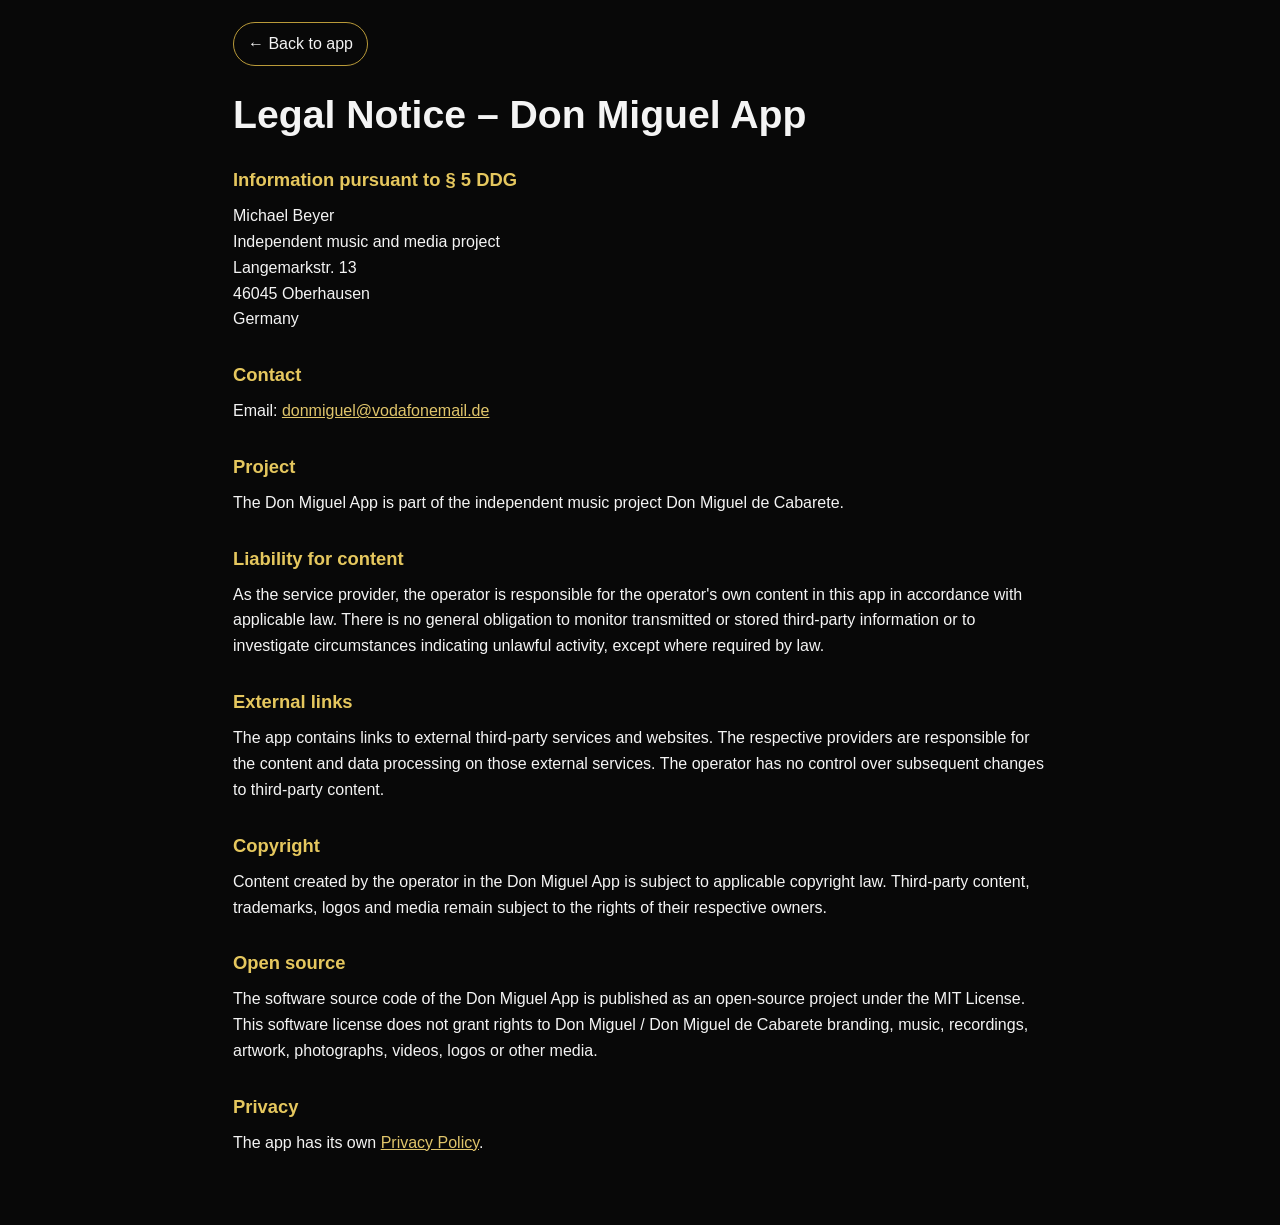
==== DonMiguelApp/wwwroot/imprint.html @ 6f2db283 "Add files via upload" ====
<!doctype html>
<html lang="en">
<head>
<meta charset="utf-8">
<meta name="viewport" content="width=device-width,initial-scale=1,viewport-fit=cover">
<meta name="theme-color" content="#080808">
<title>Legal Notice – Don Miguel App</title>
<style>
:root{color-scheme:dark}*{box-sizing:border-box}body{margin:0;background:#080808;color:#f4f4f4;font-family:-apple-system,BlinkMacSystemFont,"Segoe UI",Arial,sans-serif;line-height:1.62}
main{max-width:850px;margin:auto;padding:calc(22px + env(safe-area-inset-top)) 18px 55px}
a{color:#e0c56b}.back{display:inline-block;color:#f4f4f4;text-decoration:none;border:1px solid #b99a39;border-radius:999px;padding:8px 14px;margin-bottom:18px}
h1{font-size:clamp(1.7rem,6vw,2.45rem);line-height:1.15;margin:8px 0}h2{font-size:1.15rem;margin:28px 0 8px;color:#e5c75e}p{margin:0 0 14px}
</style>
</head>
<body><main>
<a class="back" href="/">← Back to app</a>
<h1>Legal Notice – Don Miguel App</h1>

<h2>Information pursuant to § 5 DDG</h2>
<p>
Michael Beyer<br>
Independent music and media project<br>
Langemarkstr. 13<br>
46045 Oberhausen<br>
Germany
</p>

<h2>Contact</h2>
<p>Email: <a href="mailto:donmiguel@vodafonemail.de">donmiguel@vodafonemail.de</a></p>

<h2>Project</h2>
<p>The Don Miguel App is part of the independent music project Don Miguel de Cabarete.</p>

<h2>Liability for content</h2>
<p>As the service provider, the operator is responsible for the operator's own content in this app in accordance with applicable law. There is no general obligation to monitor transmitted or stored third-party information or to investigate circumstances indicating unlawful activity, except where required by law.</p>

<h2>External links</h2>
<p>The app contains links to external third-party services and websites. The respective providers are responsible for the content and data processing on those external services. The operator has no control over subsequent changes to third-party content.</p>

<h2>Copyright</h2>
<p>Content created by the operator in the Don Miguel App is subject to applicable copyright law. Third-party content, trademarks, logos and media remain subject to the rights of their respective owners.</p>

<h2>Open source</h2>
<p>The software source code of the Don Miguel App is published as an open-source project under the MIT License. This software license does not grant rights to Don Miguel / Don Miguel de Cabarete branding, music, recordings, artwork, photographs, videos, logos or other media.</p>
<h2>Privacy</h2>
<p>The app has its own <a href="/privacy.html">Privacy Policy</a>.</p>
</main></body></html>
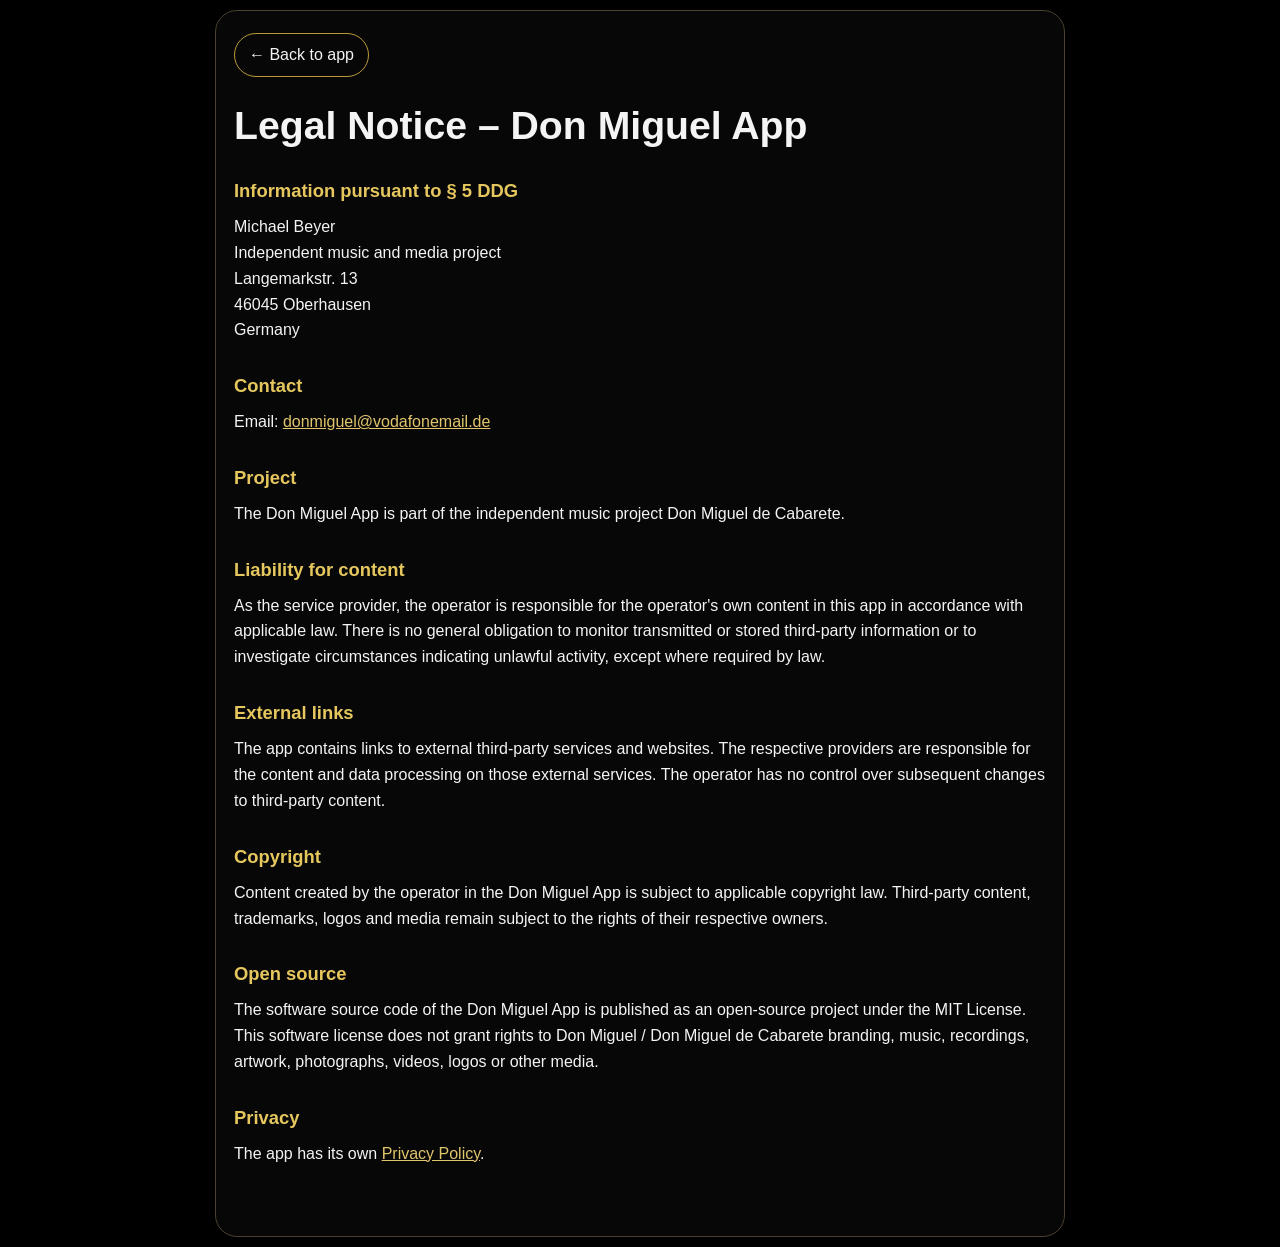
==== commit 698048ce: "Add files via upload" ====
--- a/DonMiguelApp/wwwroot/imprint.html
+++ b/DonMiguelApp/wwwroot/imprint.html
@@ -6,14 +6,14 @@
 <meta name="theme-color" content="#080808">
 <title>Legal Notice – Don Miguel App</title>
 <style>
-:root{color-scheme:dark}*{box-sizing:border-box}body{margin:0;background:#080808;color:#f4f4f4;font-family:-apple-system,BlinkMacSystemFont,"Segoe UI",Arial,sans-serif;line-height:1.62}
-main{max-width:850px;margin:auto;padding:calc(22px + env(safe-area-inset-top)) 18px 55px}
+:root{color-scheme:dark}*{box-sizing:border-box}body{margin:0;background:#000;color:#f4f4f4;font-family:-apple-system,BlinkMacSystemFont,"Segoe UI",Arial,sans-serif;line-height:1.62;padding:max(10px,env(safe-area-inset-top)) 9px max(10px,env(safe-area-inset-bottom))}
+main{max-width:850px;margin:auto;background:#070707;border:1px solid #4b4130;border-radius:22px;padding:22px 18px 55px;min-height:calc(100dvh - 20px)}
 a{color:#e0c56b}.back{display:inline-block;color:#f4f4f4;text-decoration:none;border:1px solid #b99a39;border-radius:999px;padding:8px 14px;margin-bottom:18px}
 h1{font-size:clamp(1.7rem,6vw,2.45rem);line-height:1.15;margin:8px 0}h2{font-size:1.15rem;margin:28px 0 8px;color:#e5c75e}p{margin:0 0 14px}
 </style>
 </head>
 <body><main>
-<a class="back" href="/">← Back to app</a>
+<a class="back" href="/" id="backToApp">← Back to app</a>
 <h1>Legal Notice – Don Miguel App</h1>
 
 <h2>Information pursuant to § 5 DDG</h2>
@@ -44,4 +44,15 @@
 <p>The software source code of the Don Miguel App is published as an open-source project under the MIT License. This software license does not grant rights to Don Miguel / Don Miguel de Cabarete branding, music, recordings, artwork, photographs, videos, logos or other media.</p>
 <h2>Privacy</h2>
 <p>The app has its own <a href="/privacy.html">Privacy Policy</a>.</p>
-</main></body></html>+</main>
+<script>
+document.getElementById("backToApp").addEventListener("click", function (event) {
+  event.preventDefault();
+  if (window.history.length > 1) {
+    window.history.back();
+  } else {
+    window.location.replace("/");
+  }
+});
+</script>
+</body></html>
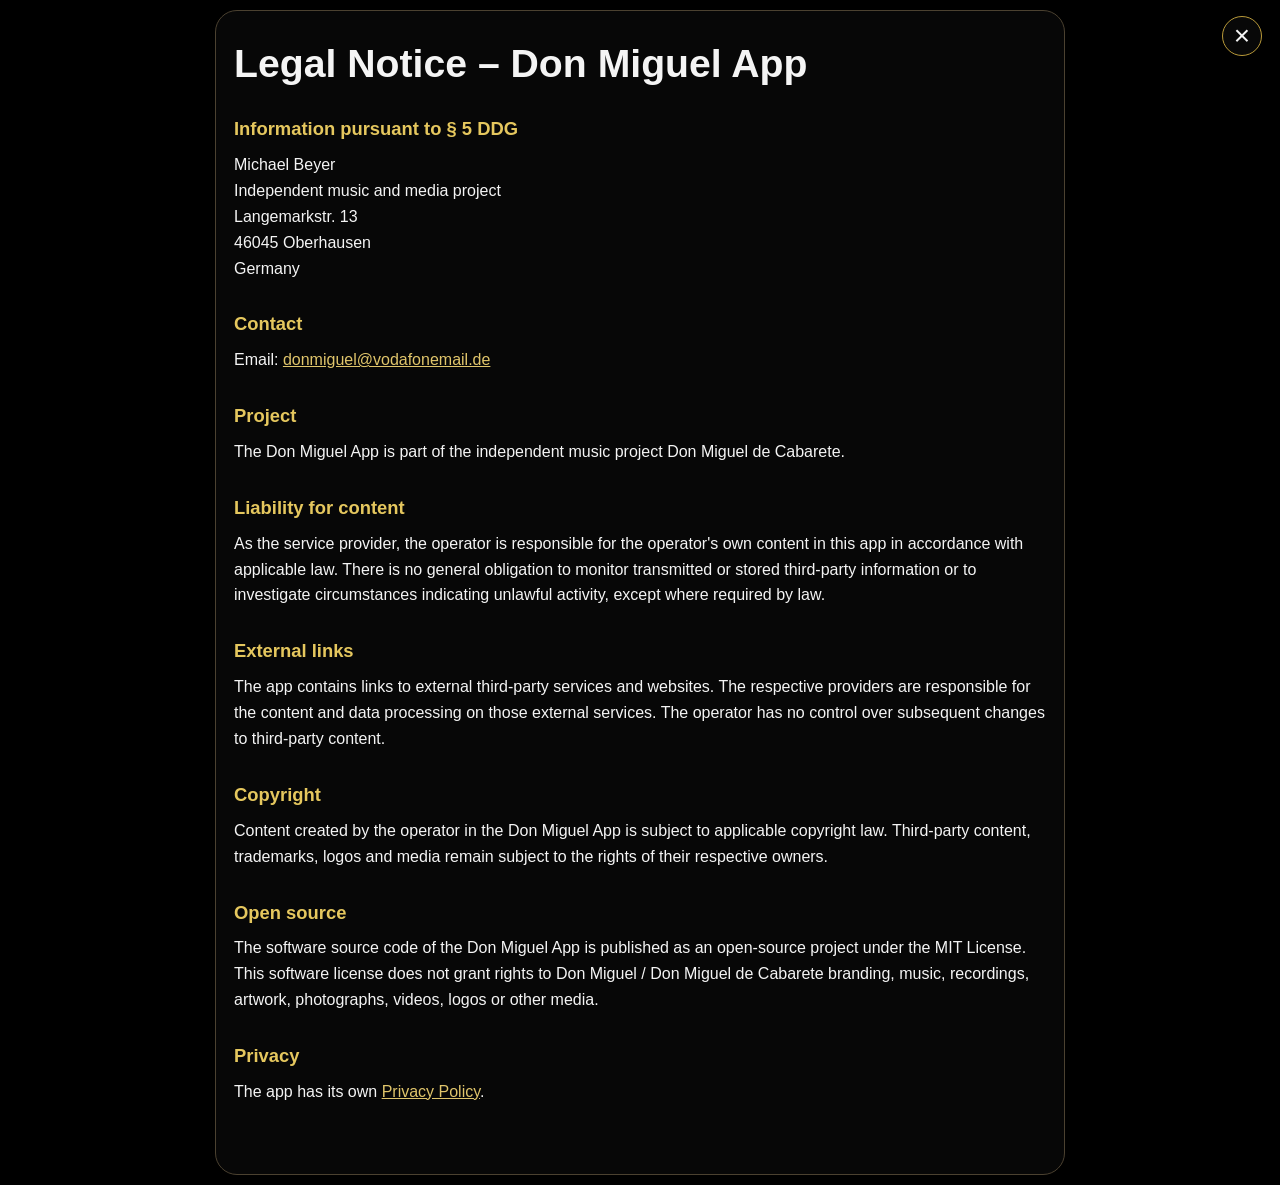
==== commit 681f12e0: "Add files via upload" ====
--- a/DonMiguelApp/wwwroot/imprint.html
+++ b/DonMiguelApp/wwwroot/imprint.html
@@ -9,11 +9,11 @@
 :root{color-scheme:dark}*{box-sizing:border-box}body{margin:0;background:#000;color:#f4f4f4;font-family:-apple-system,BlinkMacSystemFont,"Segoe UI",Arial,sans-serif;line-height:1.62;padding:max(10px,env(safe-area-inset-top)) 9px max(10px,env(safe-area-inset-bottom))}
 main{max-width:850px;margin:auto;background:#070707;border:1px solid #4b4130;border-radius:22px;padding:22px 18px 55px;min-height:calc(100dvh - 20px)}
 a{color:#e0c56b}.back{display:inline-block;color:#f4f4f4;text-decoration:none;border:1px solid #b99a39;border-radius:999px;padding:8px 14px;margin-bottom:18px}
-h1{font-size:clamp(1.7rem,6vw,2.45rem);line-height:1.15;margin:8px 0}h2{font-size:1.15rem;margin:28px 0 8px;color:#e5c75e}p{margin:0 0 14px}
+.legal-close{position:fixed;top:max(16px,env(safe-area-inset-top));right:18px;z-index:10;width:40px;height:40px;display:flex;align-items:center;justify-content:center;border:1px solid #b99a39;border-radius:50%;background:#080808;color:#f4f4f4;text-decoration:none;font-size:28px;line-height:1;font-weight:300;box-shadow:none;outline:none}.legal-close:focus,.legal-close:focus-visible{border-color:#d8b84c;outline:none;box-shadow:0 0 0 1px rgba(216,184,76,.25)}h1{font-size:clamp(1.7rem,6vw,2.45rem);line-height:1.15;margin:8px 0}h2{font-size:1.15rem;margin:28px 0 8px;color:#e5c75e}p{margin:0 0 14px}
 </style>
 </head>
 <body><main>
-<a class="back" href="/" id="backToApp">← Back to app</a>
+<a class="legal-close" href="/" id="backToApp" aria-label="Close">×</a>
 <h1>Legal Notice – Don Miguel App</h1>
 
 <h2>Information pursuant to § 5 DDG</h2>
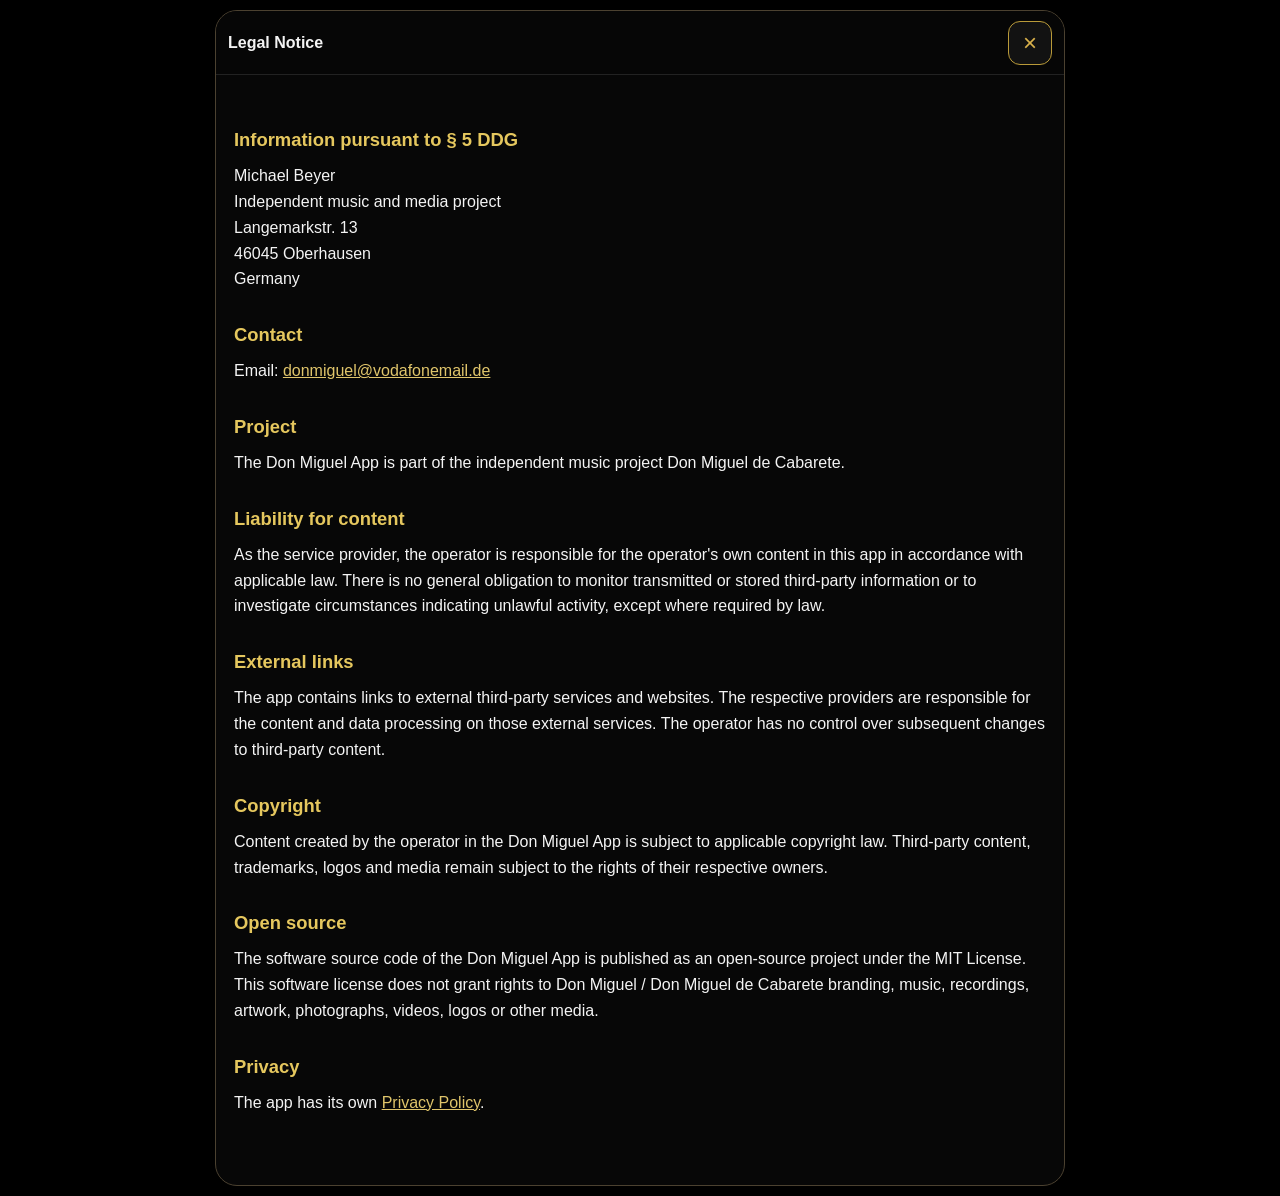
==== commit 4817af47: "Add files via upload" ====
--- a/DonMiguelApp/wwwroot/imprint.html
+++ b/DonMiguelApp/wwwroot/imprint.html
@@ -7,15 +7,13 @@
 <title>Legal Notice – Don Miguel App</title>
 <style>
 :root{color-scheme:dark}*{box-sizing:border-box}body{margin:0;background:#000;color:#f4f4f4;font-family:-apple-system,BlinkMacSystemFont,"Segoe UI",Arial,sans-serif;line-height:1.62;padding:max(10px,env(safe-area-inset-top)) 9px max(10px,env(safe-area-inset-bottom))}
-main{max-width:850px;margin:auto;background:#070707;border:1px solid #4b4130;border-radius:22px;padding:22px 18px 55px;min-height:calc(100dvh - 20px)}
-a{color:#e0c56b}.back{display:inline-block;color:#f4f4f4;text-decoration:none;border:1px solid #b99a39;border-radius:999px;padding:8px 14px;margin-bottom:18px}
-.legal-close{position:fixed;top:max(16px,env(safe-area-inset-top));right:18px;z-index:10;width:40px;height:40px;display:flex;align-items:center;justify-content:center;border:1px solid #b99a39;border-radius:50%;background:#080808;color:#f4f4f4;text-decoration:none;font-size:28px;line-height:1;font-weight:300;box-shadow:none;outline:none}.legal-close:focus,.legal-close:focus-visible{border-color:#d8b84c;outline:none;box-shadow:0 0 0 1px rgba(216,184,76,.25)}h1{font-size:clamp(1.7rem,6vw,2.45rem);line-height:1.15;margin:8px 0}h2{font-size:1.15rem;margin:28px 0 8px;color:#e5c75e}p{margin:0 0 14px}
+main{max-width:850px;margin:auto;background:#070707;border:1px solid #4b4130;border-radius:22px;padding:0;min-height:calc(100dvh - 20px);overflow:hidden}
+a{color:#e0c56b}.legal-header{height:64px;display:flex;align-items:center;justify-content:space-between;padding-left:max(12px,env(safe-area-inset-left));padding-right:max(12px,env(safe-area-inset-right));border-bottom:1px solid #222;background:rgba(7,7,7,.97);position:sticky;top:0;z-index:10}.legal-header h1{font-size:1rem;line-height:1.2;margin:0;font-weight:700;color:#f4f4f4}.legal-close{min-width:44px;width:44px;min-height:44px;height:44px;display:inline-grid;place-items:center;padding:0;border:1px solid #b99a39;border-radius:12px;background:#121212;color:#d9b14b;text-decoration:none;font-size:1.5rem;line-height:1;font-weight:400;box-shadow:none;outline:none;-webkit-tap-highlight-color:transparent}.legal-close:hover,.legal-close:focus,.legal-close:focus-visible,.legal-close:active{border-color:#d8b84c;color:#d9b14b;outline:none;box-shadow:none}.legal-content{padding:22px 18px 55px}h2{font-size:1.15rem;margin:28px 0 8px;color:#e5c75e}p{margin:0 0 14px}
 </style>
 </head>
 <body><main>
-<a class="legal-close" href="/" id="backToApp" aria-label="Close">×</a>
-<h1>Legal Notice – Don Miguel App</h1>
-
+<header class="legal-header"><h1>Legal Notice</h1><a class="legal-close" href="/" id="backToApp" aria-label="Close">×</a></header>
+<div class="legal-content">
 <h2>Information pursuant to § 5 DDG</h2>
 <p>
 Michael Beyer<br>
@@ -44,6 +42,7 @@
 <p>The software source code of the Don Miguel App is published as an open-source project under the MIT License. This software license does not grant rights to Don Miguel / Don Miguel de Cabarete branding, music, recordings, artwork, photographs, videos, logos or other media.</p>
 <h2>Privacy</h2>
 <p>The app has its own <a href="/privacy.html">Privacy Policy</a>.</p>
+</div>
 </main>
 <script>
 document.getElementById("backToApp").addEventListener("click", function (event) {
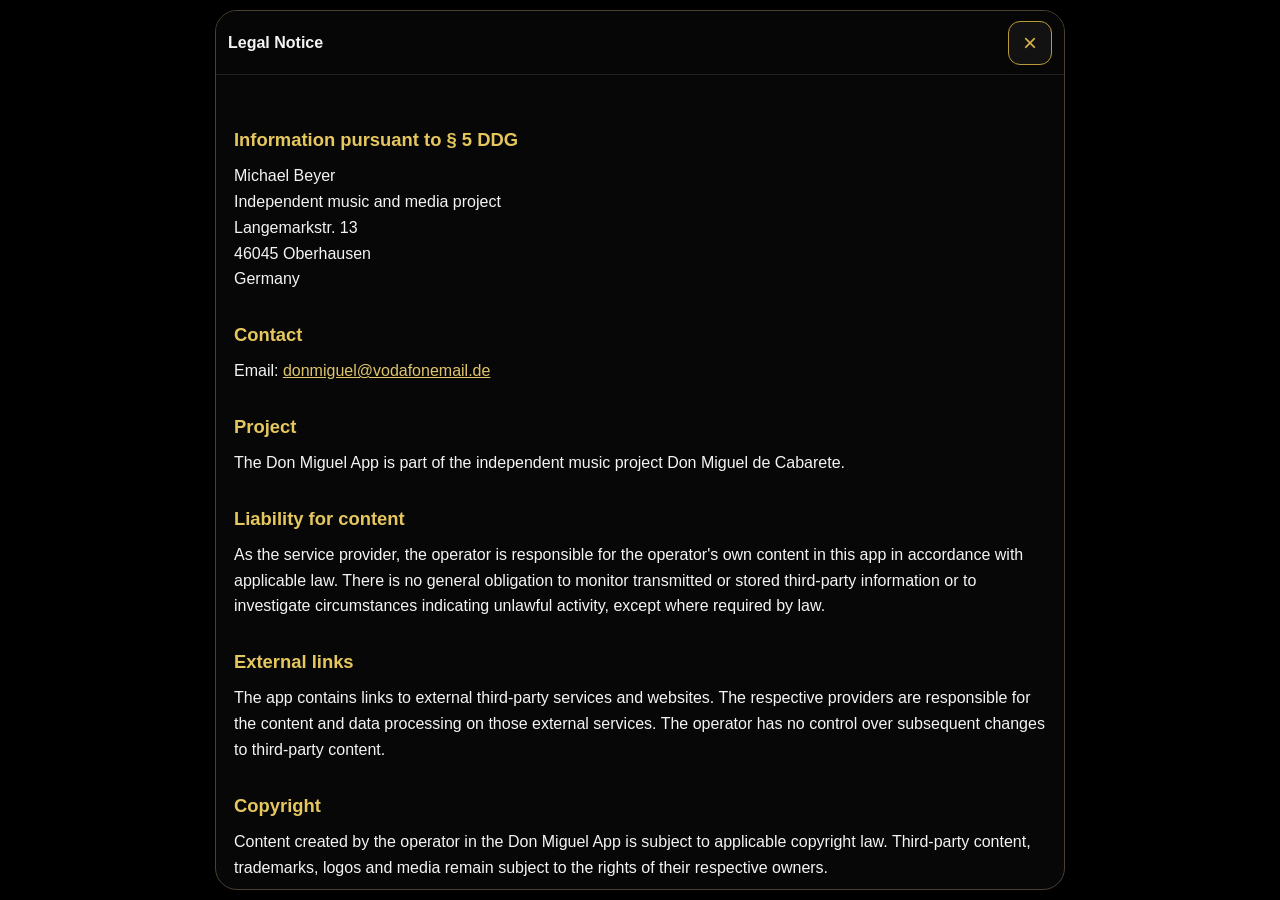
==== commit c5fb775c: "Add files via upload" ====
--- a/DonMiguelApp/wwwroot/imprint.html
+++ b/DonMiguelApp/wwwroot/imprint.html
@@ -6,9 +6,9 @@
 <meta name="theme-color" content="#080808">
 <title>Legal Notice – Don Miguel App</title>
 <style>
-:root{color-scheme:dark}*{box-sizing:border-box}body{margin:0;background:#000;color:#f4f4f4;font-family:-apple-system,BlinkMacSystemFont,"Segoe UI",Arial,sans-serif;line-height:1.62;padding:max(10px,env(safe-area-inset-top)) 9px max(10px,env(safe-area-inset-bottom))}
-main{max-width:850px;margin:auto;background:#070707;border:1px solid #4b4130;border-radius:22px;padding:0;min-height:calc(100dvh - 20px);overflow:hidden}
-a{color:#e0c56b}.legal-header{height:64px;display:flex;align-items:center;justify-content:space-between;padding-left:max(12px,env(safe-area-inset-left));padding-right:max(12px,env(safe-area-inset-right));border-bottom:1px solid #222;background:rgba(7,7,7,.97);position:sticky;top:0;z-index:10}.legal-header h1{font-size:1rem;line-height:1.2;margin:0;font-weight:700;color:#f4f4f4}.legal-close{min-width:44px;width:44px;min-height:44px;height:44px;display:inline-grid;place-items:center;padding:0;border:1px solid #b99a39;border-radius:12px;background:#121212;color:#d9b14b;text-decoration:none;font-size:1.5rem;line-height:1;font-weight:400;box-shadow:none;outline:none;-webkit-tap-highlight-color:transparent}.legal-close:hover,.legal-close:focus,.legal-close:focus-visible,.legal-close:active{border-color:#d8b84c;color:#d9b14b;outline:none;box-shadow:none}.legal-content{padding:22px 18px 55px}h2{font-size:1.15rem;margin:28px 0 8px;color:#e5c75e}p{margin:0 0 14px}
+:root{color-scheme:dark}*{box-sizing:border-box}body{margin:0;height:100dvh;overflow:hidden;background:#000;color:#f4f4f4;font-family:-apple-system,BlinkMacSystemFont,"Segoe UI",Arial,sans-serif;line-height:1.62;padding:max(10px,env(safe-area-inset-top)) 9px max(10px,env(safe-area-inset-bottom))}
+main{max-width:850px;height:100%;margin:auto;background:#070707;border:1px solid #4b4130;border-radius:22px;padding:0;overflow:hidden;display:flex;flex-direction:column}
+a{color:#e0c56b}.legal-header{height:64px;display:flex;align-items:center;justify-content:space-between;padding-left:max(12px,env(safe-area-inset-left));padding-right:max(12px,env(safe-area-inset-right));border-bottom:1px solid #222;background:rgba(7,7,7,.97);flex:0 0 64px;z-index:10}.legal-header h1{font-size:1rem;line-height:1.2;margin:0;font-weight:700;color:#f4f4f4}.legal-close{min-width:44px;width:44px;min-height:44px;height:44px;display:inline-grid;place-items:center;padding:0;border:1px solid #b99a39;border-radius:12px;background:#121212;color:#d9b14b;text-decoration:none;font-size:1.5rem;line-height:1;font-weight:400;box-shadow:none;outline:none;-webkit-tap-highlight-color:transparent}.legal-close:hover,.legal-close:focus,.legal-close:focus-visible,.legal-close:active{border-color:#d8b84c;color:#d9b14b;outline:none;box-shadow:none}.legal-content{padding:22px 18px 55px;flex:1 1 auto;min-height:0;overflow-y:auto;-webkit-overflow-scrolling:touch}h2{font-size:1.15rem;margin:28px 0 8px;color:#e5c75e}p{margin:0 0 14px}
 </style>
 </head>
 <body><main>
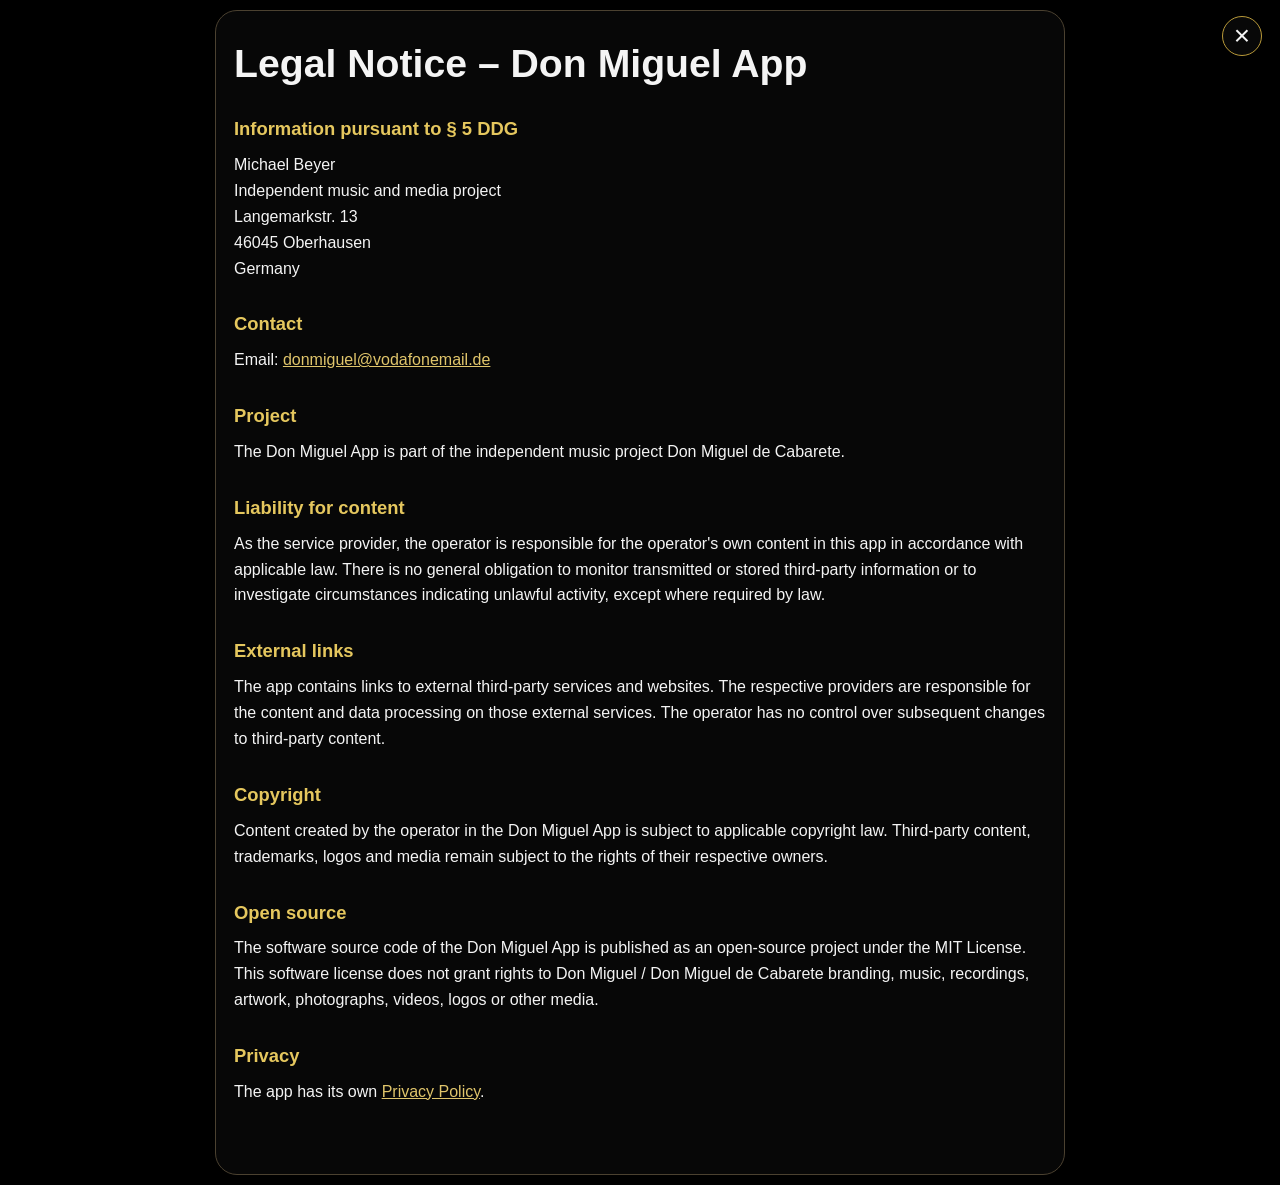
==== commit 6cd9708f: "Add files via upload" ====
--- a/DonMiguelApp/wwwroot/imprint.html
+++ b/DonMiguelApp/wwwroot/imprint.html
@@ -6,14 +6,16 @@
 <meta name="theme-color" content="#080808">
 <title>Legal Notice – Don Miguel App</title>
 <style>
-:root{color-scheme:dark}*{box-sizing:border-box}body{margin:0;height:100dvh;overflow:hidden;background:#000;color:#f4f4f4;font-family:-apple-system,BlinkMacSystemFont,"Segoe UI",Arial,sans-serif;line-height:1.62;padding:max(10px,env(safe-area-inset-top)) 9px max(10px,env(safe-area-inset-bottom))}
-main{max-width:850px;height:100%;margin:auto;background:#070707;border:1px solid #4b4130;border-radius:22px;padding:0;overflow:hidden;display:flex;flex-direction:column}
-a{color:#e0c56b}.legal-header{height:64px;display:flex;align-items:center;justify-content:space-between;padding-left:max(12px,env(safe-area-inset-left));padding-right:max(12px,env(safe-area-inset-right));border-bottom:1px solid #222;background:rgba(7,7,7,.97);flex:0 0 64px;z-index:10}.legal-header h1{font-size:1rem;line-height:1.2;margin:0;font-weight:700;color:#f4f4f4}.legal-close{min-width:44px;width:44px;min-height:44px;height:44px;display:inline-grid;place-items:center;padding:0;border:1px solid #b99a39;border-radius:12px;background:#121212;color:#d9b14b;text-decoration:none;font-size:1.5rem;line-height:1;font-weight:400;box-shadow:none;outline:none;-webkit-tap-highlight-color:transparent}.legal-close:hover,.legal-close:focus,.legal-close:focus-visible,.legal-close:active{border-color:#d8b84c;color:#d9b14b;outline:none;box-shadow:none}.legal-content{padding:22px 18px 55px;flex:1 1 auto;min-height:0;overflow-y:auto;-webkit-overflow-scrolling:touch}h2{font-size:1.15rem;margin:28px 0 8px;color:#e5c75e}p{margin:0 0 14px}
+:root{color-scheme:dark}*{box-sizing:border-box}body{margin:0;background:#000;color:#f4f4f4;font-family:-apple-system,BlinkMacSystemFont,"Segoe UI",Arial,sans-serif;line-height:1.62;padding:max(10px,env(safe-area-inset-top)) 9px max(10px,env(safe-area-inset-bottom))}
+main{max-width:850px;margin:auto;background:#070707;border:1px solid #4b4130;border-radius:22px;padding:22px 18px 55px;min-height:calc(100dvh - 20px)}
+a{color:#e0c56b}.back{display:inline-block;color:#f4f4f4;text-decoration:none;border:1px solid #b99a39;border-radius:999px;padding:8px 14px;margin-bottom:18px}
+.legal-close{position:fixed;top:max(16px,env(safe-area-inset-top));right:18px;z-index:10;width:40px;height:40px;display:flex;align-items:center;justify-content:center;border:1px solid #b99a39;border-radius:50%;background:#080808;color:#f4f4f4;text-decoration:none;font-size:28px;line-height:1;font-weight:300;box-shadow:none;outline:none}.legal-close:focus,.legal-close:focus-visible{border-color:#d8b84c;outline:none;box-shadow:0 0 0 1px rgba(216,184,76,.25)}h1{font-size:clamp(1.7rem,6vw,2.45rem);line-height:1.15;margin:8px 0}h2{font-size:1.15rem;margin:28px 0 8px;color:#e5c75e}p{margin:0 0 14px}
 </style>
 </head>
 <body><main>
-<header class="legal-header"><h1>Legal Notice</h1><a class="legal-close" href="/" id="backToApp" aria-label="Close">×</a></header>
-<div class="legal-content">
+<a class="legal-close" href="/" id="backToApp" aria-label="Close">×</a>
+<h1>Legal Notice – Don Miguel App</h1>
+
 <h2>Information pursuant to § 5 DDG</h2>
 <p>
 Michael Beyer<br>
@@ -42,7 +44,6 @@
 <p>The software source code of the Don Miguel App is published as an open-source project under the MIT License. This software license does not grant rights to Don Miguel / Don Miguel de Cabarete branding, music, recordings, artwork, photographs, videos, logos or other media.</p>
 <h2>Privacy</h2>
 <p>The app has its own <a href="/privacy.html">Privacy Policy</a>.</p>
-</div>
 </main>
 <script>
 document.getElementById("backToApp").addEventListener("click", function (event) {
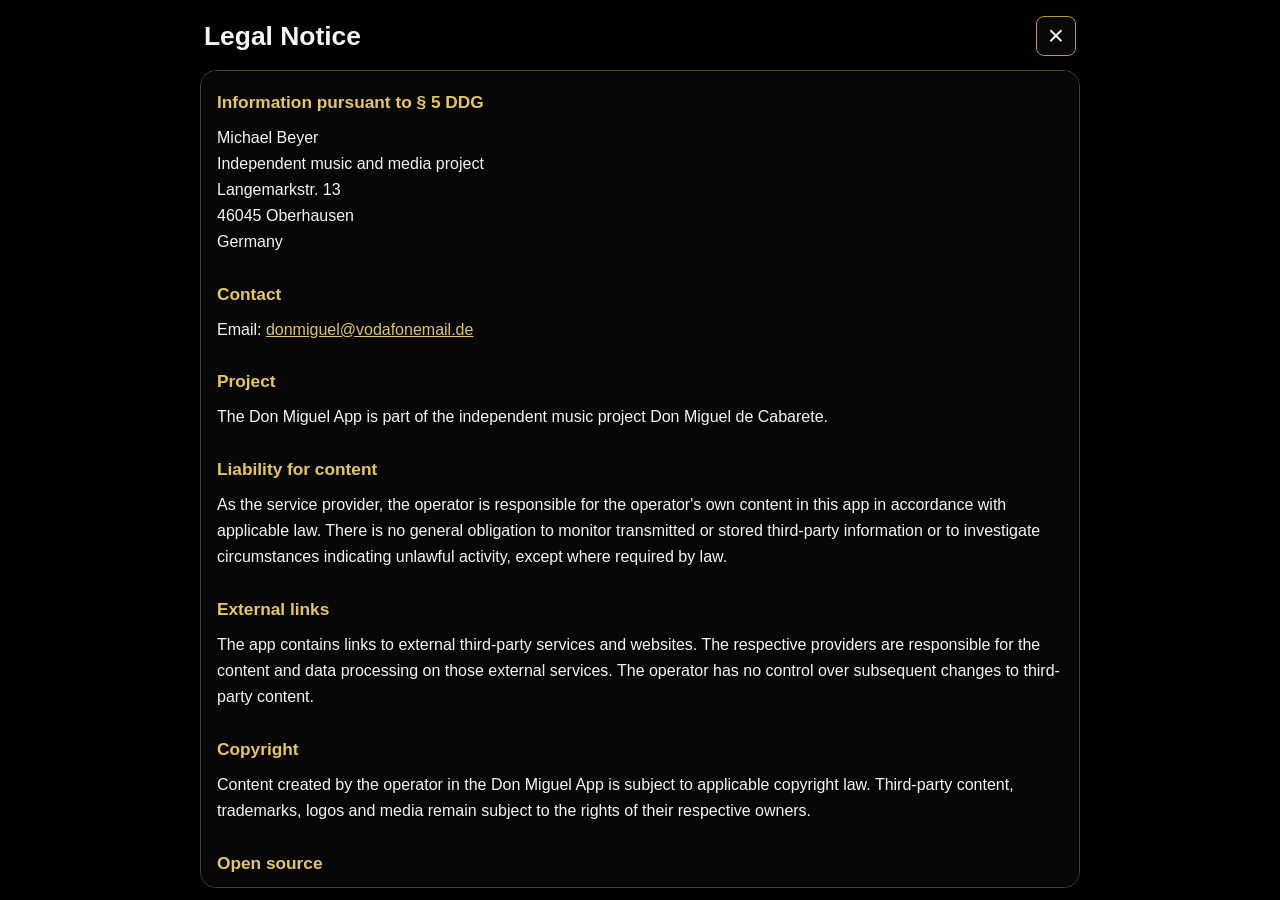
==== commit 6660597d: "Add files via upload" ====
--- a/DonMiguelApp/wwwroot/imprint.html
+++ b/DonMiguelApp/wwwroot/imprint.html
@@ -1,21 +1,17 @@
-<!doctype html>
-<html lang="en">
-<head>
-<meta charset="utf-8">
-<meta name="viewport" content="width=device-width,initial-scale=1,viewport-fit=cover">
-<meta name="theme-color" content="#080808">
-<title>Legal Notice – Don Miguel App</title>
+<!doctype html><html lang="en"><head>
+<meta charset="utf-8"><meta name="viewport" content="width=device-width,initial-scale=1,viewport-fit=cover">
+<meta name="theme-color" content="#080808"><title>Legal Notice</title>
 <style>
-:root{color-scheme:dark}*{box-sizing:border-box}body{margin:0;background:#000;color:#f4f4f4;font-family:-apple-system,BlinkMacSystemFont,"Segoe UI",Arial,sans-serif;line-height:1.62;padding:max(10px,env(safe-area-inset-top)) 9px max(10px,env(safe-area-inset-bottom))}
-main{max-width:850px;margin:auto;background:#070707;border:1px solid #4b4130;border-radius:22px;padding:22px 18px 55px;min-height:calc(100dvh - 20px)}
-a{color:#e0c56b}.back{display:inline-block;color:#f4f4f4;text-decoration:none;border:1px solid #b99a39;border-radius:999px;padding:8px 14px;margin-bottom:18px}
-.legal-close{position:fixed;top:max(16px,env(safe-area-inset-top));right:18px;z-index:10;width:40px;height:40px;display:flex;align-items:center;justify-content:center;border:1px solid #b99a39;border-radius:50%;background:#080808;color:#f4f4f4;text-decoration:none;font-size:28px;line-height:1;font-weight:300;box-shadow:none;outline:none}.legal-close:focus,.legal-close:focus-visible{border-color:#d8b84c;outline:none;box-shadow:0 0 0 1px rgba(216,184,76,.25)}h1{font-size:clamp(1.7rem,6vw,2.45rem);line-height:1.15;margin:8px 0}h2{font-size:1.15rem;margin:28px 0 8px;color:#e5c75e}p{margin:0 0 14px}
-</style>
-</head>
-<body><main>
-<a class="legal-close" href="/" id="backToApp" aria-label="Close">×</a>
-<h1>Legal Notice – Don Miguel App</h1>
-
+:root{color-scheme:dark}*{box-sizing:border-box}html,body{height:100%;margin:0}
+body{background:#000;color:#f4f4f4;font-family:-apple-system,BlinkMacSystemFont,"Segoe UI",Arial,sans-serif;overflow:hidden}
+.shell{height:100dvh;max-width:900px;margin:auto;padding:max(12px,env(safe-area-inset-top)) 10px max(12px,env(safe-area-inset-bottom));display:flex;flex-direction:column;gap:10px}
+.header{flex:0 0 auto;min-height:48px;display:flex;align-items:center;justify-content:space-between;gap:12px;padding:0 4px}
+.header h1{margin:0;font-size:clamp(1.25rem,5vw,1.65rem);line-height:1.15}
+.close{flex:0 0 40px;width:40px;height:40px;display:flex;align-items:center;justify-content:center;border:1px solid #b99a39;border-radius:8px;background:#080808;color:#f4f4f4;text-decoration:none;font-size:28px;line-height:1;outline:none}
+.close:focus,.close:focus-visible{border-color:#d8b84c;box-shadow:0 0 0 1px rgba(216,184,76,.22)}
+.frame{flex:1 1 auto;min-height:0;overflow-y:auto;-webkit-overflow-scrolling:touch;overscroll-behavior:contain;background:#070707;border:1px solid #4b4130;border-radius:16px;padding:18px 16px 34px;line-height:1.62}
+.frame h2{font-size:1.08rem;margin:26px 0 8px;color:#e5c75e}.frame h2:first-child{margin-top:0}.frame p{margin:0 0 14px}.frame a{color:#e0c56b}.updated{opacity:.65;margin-top:0!important}.note{border-left:3px solid #b99a39;padding-left:12px;opacity:.9}
+</style></head><body><div class="shell"><header class="header"><h1>Legal Notice</h1><a class="close" href="/" id="closePage" aria-label="Close">×</a></header><main class="frame">
 <h2>Information pursuant to § 5 DDG</h2>
 <p>
 Michael Beyer<br>
@@ -44,15 +40,6 @@
 <p>The software source code of the Don Miguel App is published as an open-source project under the MIT License. This software license does not grant rights to Don Miguel / Don Miguel de Cabarete branding, music, recordings, artwork, photographs, videos, logos or other media.</p>
 <h2>Privacy</h2>
 <p>The app has its own <a href="/privacy.html">Privacy Policy</a>.</p>
-</main>
-<script>
-document.getElementById("backToApp").addEventListener("click", function (event) {
-  event.preventDefault();
-  if (window.history.length > 1) {
-    window.history.back();
-  } else {
-    window.location.replace("/");
-  }
-});
-</script>
-</body></html>+</main></div><script>
+document.getElementById("closePage").addEventListener("click",function(e){e.preventDefault();if(history.length>1)history.back();else location.replace("/");});
+</script></body></html>
